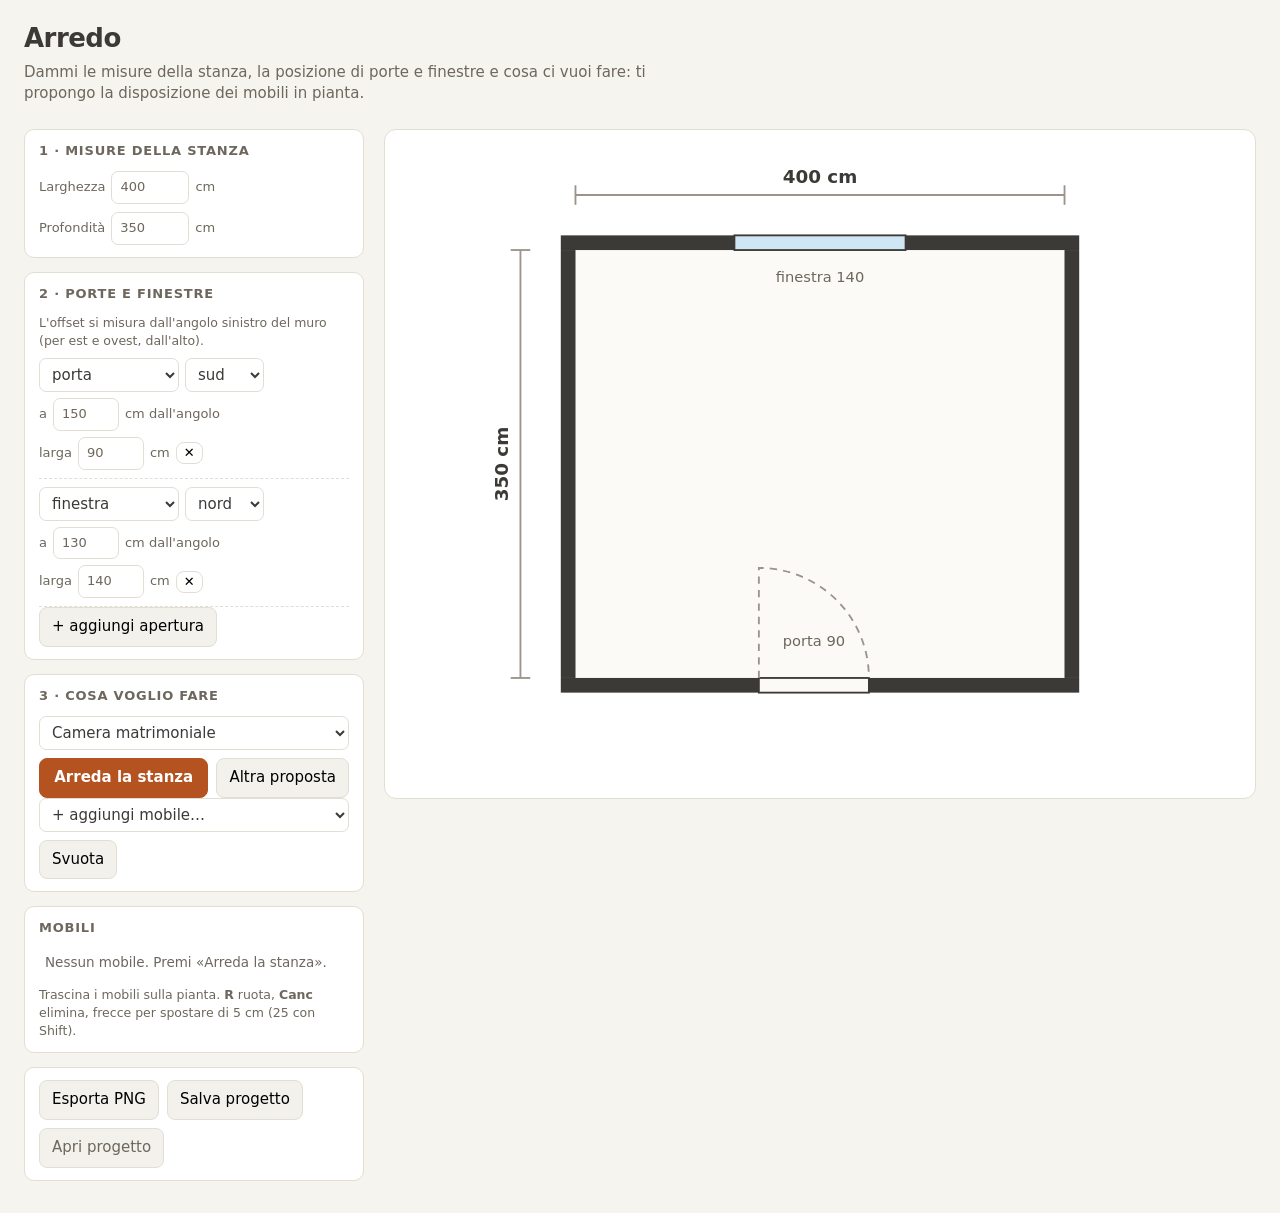
==== index.html @ 5a9f626d "Arredatore 2D: pianta, motore di disposizione e verifiche App web statica senza dipendenze. L'utente" ====
<!doctype html>
<html lang="it">
<head>
<meta charset="utf-8">
<meta name="viewport" content="width=device-width, initial-scale=1">
<title>Arredo — arredatore 2D</title>
<link rel="stylesheet" href="styles.css">
</head>
<body>
<header>
  <h1>Arredo</h1>
  <p>Dammi le misure della stanza, la posizione di porte e finestre e cosa ci vuoi fare: ti propongo la disposizione dei mobili in pianta.</p>
</header>

<main>
  <aside class="pannello">
    <section>
      <h2>1 · Misure della stanza</h2>
      <div class="riga">
        <label>Larghezza <input id="larghezza" type="number" value="400" min="150" step="5"> cm</label>
        <label>Profondità <input id="profondita" type="number" value="350" min="150" step="5"> cm</label>
      </div>
    </section>

    <section>
      <h2>2 · Porte e finestre</h2>
      <p class="nota">L'offset si misura dall'angolo sinistro del muro (per est e ovest, dall'alto).</p>
      <div id="aperture"></div>
      <button id="aggiungi-apertura" class="secondario">+ aggiungi apertura</button>
    </section>

    <section>
      <h2>3 · Cosa voglio fare</h2>
      <select id="programma"></select>
      <div class="riga">
        <button id="arreda" class="primario">Arreda la stanza</button>
        <button id="variante" class="secondario">Altra proposta</button>
      </div>
      <select id="aggiungi-mobile"></select>
      <button id="svuota" class="secondario">Svuota</button>
    </section>

    <section id="avvisi" class="avvisi"></section>

    <section>
      <h2>Mobili</h2>
      <ul id="elenco"></ul>
      <p class="nota">Trascina i mobili sulla pianta. <b>R</b> ruota, <b>Canc</b> elimina, frecce per spostare di 5 cm (25 con Shift).</p>
    </section>

    <section class="riga">
      <button id="png" class="secondario">Esporta PNG</button>
      <button id="salva" class="secondario">Salva progetto</button>
      <label class="file secondario">Apri progetto<input id="carica" type="file" accept="application/json" hidden></label>
    </section>
  </aside>

  <div class="tela">
    <svg id="pianta" xmlns="http://www.w3.org/2000/svg"></svg>
  </div>
</main>

<style id="stili-pianta">
.pavimento { fill: #fbfaf7; }
.griglia { stroke: #e7e3da; stroke-width: 1; }
.muro rect { fill: #3c3a36; }
.vano { fill: #fbfaf7; stroke: #3c3a36; stroke-width: 1.5; }
.finestra { fill: #cfe6f5; stroke: #3c3a36; stroke-width: 1.5; }
.arco { fill: none; stroke: #9a948a; stroke-width: 1.5; stroke-dasharray: 6 5; }
.mobile rect { stroke: #4a463f; stroke-width: 1.5; }
.mobile.piatto rect { stroke-dasharray: 8 6; opacity: .75; }
.mobile.sel rect { stroke: #b4531f; stroke-width: 4; }
.mobile { cursor: grab; }
.fronte { stroke: #6d675d; stroke-width: 4; stroke-linecap: round; }
.et-mobile { font: 500 13px system-ui, sans-serif; fill: #3c3a36; text-anchor: middle; pointer-events: none; }
.et-apertura { font: 12px system-ui, sans-serif; fill: #6d675d; text-anchor: middle; }
.et-quota { font: 600 15px system-ui, sans-serif; fill: #3c3a36; text-anchor: middle; }
.quota line { stroke: #9a948a; stroke-width: 1.5; }
</style>

<script type="module" src="js/app.js"></script>
</body>
</html>
---- styles.css ----
:root { color-scheme: light; --bordo: #e2ded4; --testo: #3c3a36; --tenue: #6d675d; --acc: #b4531f; }
* { box-sizing: border-box; }
body { margin: 0; font: 15px/1.45 system-ui, -apple-system, Segoe UI, sans-serif; color: var(--testo); background: #f6f4ef; }
header { padding: 20px 24px 8px; }
header h1 { margin: 0; font-size: 26px; letter-spacing: -.02em; }
header p { margin: 4px 0 0; color: var(--tenue); max-width: 70ch; }
main { display: grid; grid-template-columns: 340px 1fr; gap: 20px; padding: 16px 24px 32px; align-items: start; }
@media (max-width: 860px) { main { grid-template-columns: 1fr; } }

.pannello { display: flex; flex-direction: column; gap: 14px; }
.pannello section { background: #fff; border: 1px solid var(--bordo); border-radius: 10px; padding: 12px 14px; }
h2 { font-size: 13px; text-transform: uppercase; letter-spacing: .06em; color: var(--tenue); margin: 0 0 10px; }
.riga { display: flex; gap: 8px; flex-wrap: wrap; align-items: center; }
label { font-size: 13px; color: var(--tenue); display: inline-flex; gap: 6px; align-items: center; }
input[type=number] { width: 78px; }
input, select { font: inherit; padding: 6px 8px; border: 1px solid var(--bordo); border-radius: 7px; background: #fff; color: inherit; }
select { width: 100%; margin-bottom: 8px; }
button, .file { font: inherit; padding: 8px 12px; border-radius: 8px; border: 1px solid var(--bordo); background: #fff; cursor: pointer; }
button:hover, .file:hover { border-color: #c9c2b4; }
.primario { background: var(--acc); border-color: var(--acc); color: #fff; font-weight: 600; flex: 1; }
.secondario { background: #f3f1ec; }
.mini { padding: 2px 7px; font-size: 13px; line-height: 1.2; }
.nota { font-size: 12.5px; color: var(--tenue); margin: 8px 0 0; }

.apertura { display: flex; flex-wrap: wrap; gap: 6px; align-items: center; padding: 8px 0; border-bottom: 1px dashed var(--bordo); }
.apertura select { width: auto; margin: 0; }
.apertura input[type=number] { width: 66px; }

#elenco { list-style: none; margin: 0; padding: 0; display: flex; flex-direction: column; gap: 4px; }
#elenco li { display: flex; align-items: center; gap: 6px; padding: 5px 6px; border-radius: 7px; font-size: 13.5px; cursor: pointer; }
#elenco li.sel { background: #fdf0e7; outline: 1px solid var(--acc); }
#elenco li.vuoto { color: var(--tenue); cursor: default; }
#elenco .mis { color: var(--tenue); font-size: 12px; margin-left: auto; }
.pastiglia { width: 12px; height: 12px; border-radius: 3px; border: 1px solid #b9b3a6; }

.avvisi:empty { display: none; }
.avvisi h3 { margin: 0 0 6px; font-size: 14px; color: #a33; }
.avvisi h3.ok { color: #2c7a45; }
.avvisi ul { margin: 0; padding-left: 18px; font-size: 13px; color: var(--tenue); }
.avvisi p { margin: 6px 0 0; font-size: 13px; color: var(--tenue); }

.tela { background: #fff; border: 1px solid var(--bordo); border-radius: 12px; padding: 10px; }
#pianta { width: 100%; height: min(72vh, 760px); display: block; touch-action: none; }
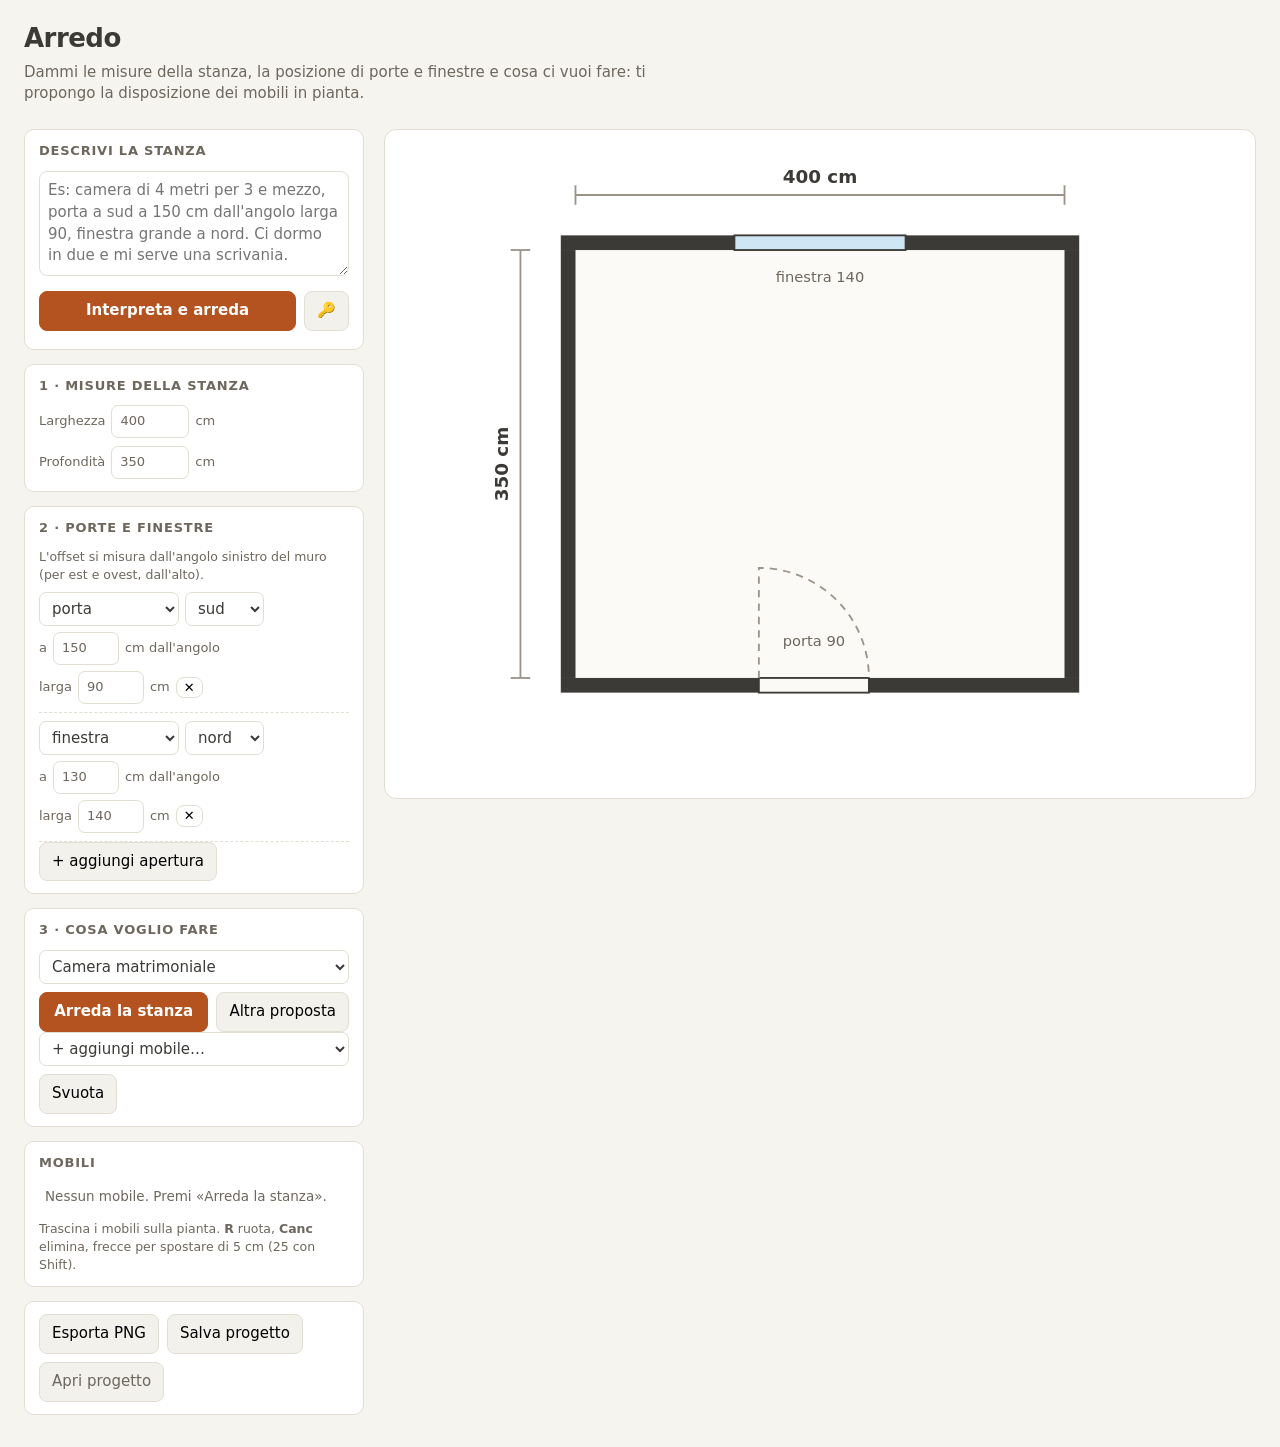
==== commit 2cf5dde3: "Descrizione libera della stanza: Gemini con fallback locale Nuovo modulo js/ai.js che traduce una de" ====
--- a/index.html
+++ b/index.html
@@ -14,6 +14,26 @@
 
 <main>
   <aside class="pannello">
+    <section class="descrizione">
+      <h2>Descrivi la stanza</h2>
+      <textarea id="testo" rows="4" placeholder="Es: camera di 4 metri per 3 e mezzo, porta a sud a 150 cm dall'angolo larga 90, finestra grande a nord. Ci dormo in due e mi serve una scrivania."></textarea>
+      <div class="riga">
+        <button id="interpreta" class="primario">Interpreta e arreda</button>
+        <button id="chiave-mostra" class="secondario" title="Chiave API Gemini">🔑</button>
+      </div>
+      <div id="chiave-box" hidden>
+        <label class="pieno">Chiave API Gemini
+          <input id="chiave" type="password" placeholder="AIza… (resta solo in questo browser)" autocomplete="off">
+        </label>
+        <div class="riga">
+          <button id="chiave-salva" class="secondario">Salva</button>
+          <button id="chiave-elimina" class="secondario">Dimentica</button>
+        </div>
+        <p class="nota">Salvata in <code>localStorage</code>, mai inviata altrove che a Google. Senza chiave la descrizione viene letta da un parser locale, piu' rigido.</p>
+      </div>
+      <p id="esito" class="esito"></p>
+    </section>
+
     <section>
       <h2>1 · Misure della stanza</h2>
       <div class="riga">
--- a/styles.css
+++ b/styles.css
@@ -41,3 +41,13 @@
 
 .tela { background: #fff; border: 1px solid var(--bordo); border-radius: 12px; padding: 10px; }
 #pianta { width: 100%; height: min(72vh, 760px); display: block; touch-action: none; }
+
+.descrizione textarea { width: 100%; font: inherit; padding: 8px; border: 1px solid var(--bordo); border-radius: 8px; resize: vertical; margin-bottom: 8px; }
+.descrizione .riga { margin-bottom: 6px; }
+#chiave-box { border-top: 1px dashed var(--bordo); margin-top: 8px; padding-top: 8px; }
+label.pieno { display: flex; flex-direction: column; align-items: stretch; gap: 4px; margin-bottom: 6px; }
+label.pieno input { width: 100%; }
+.esito:empty { display: none; }
+.esito { font-size: 13px; color: var(--tenue); background: #f6f4ef; border-radius: 7px; padding: 7px 9px; margin: 6px 0 0; }
+.esito.errore { color: #a33; background: #fdf0ef; }
+code { font-size: 12px; background: #f3f1ec; padding: 1px 4px; border-radius: 4px; }
